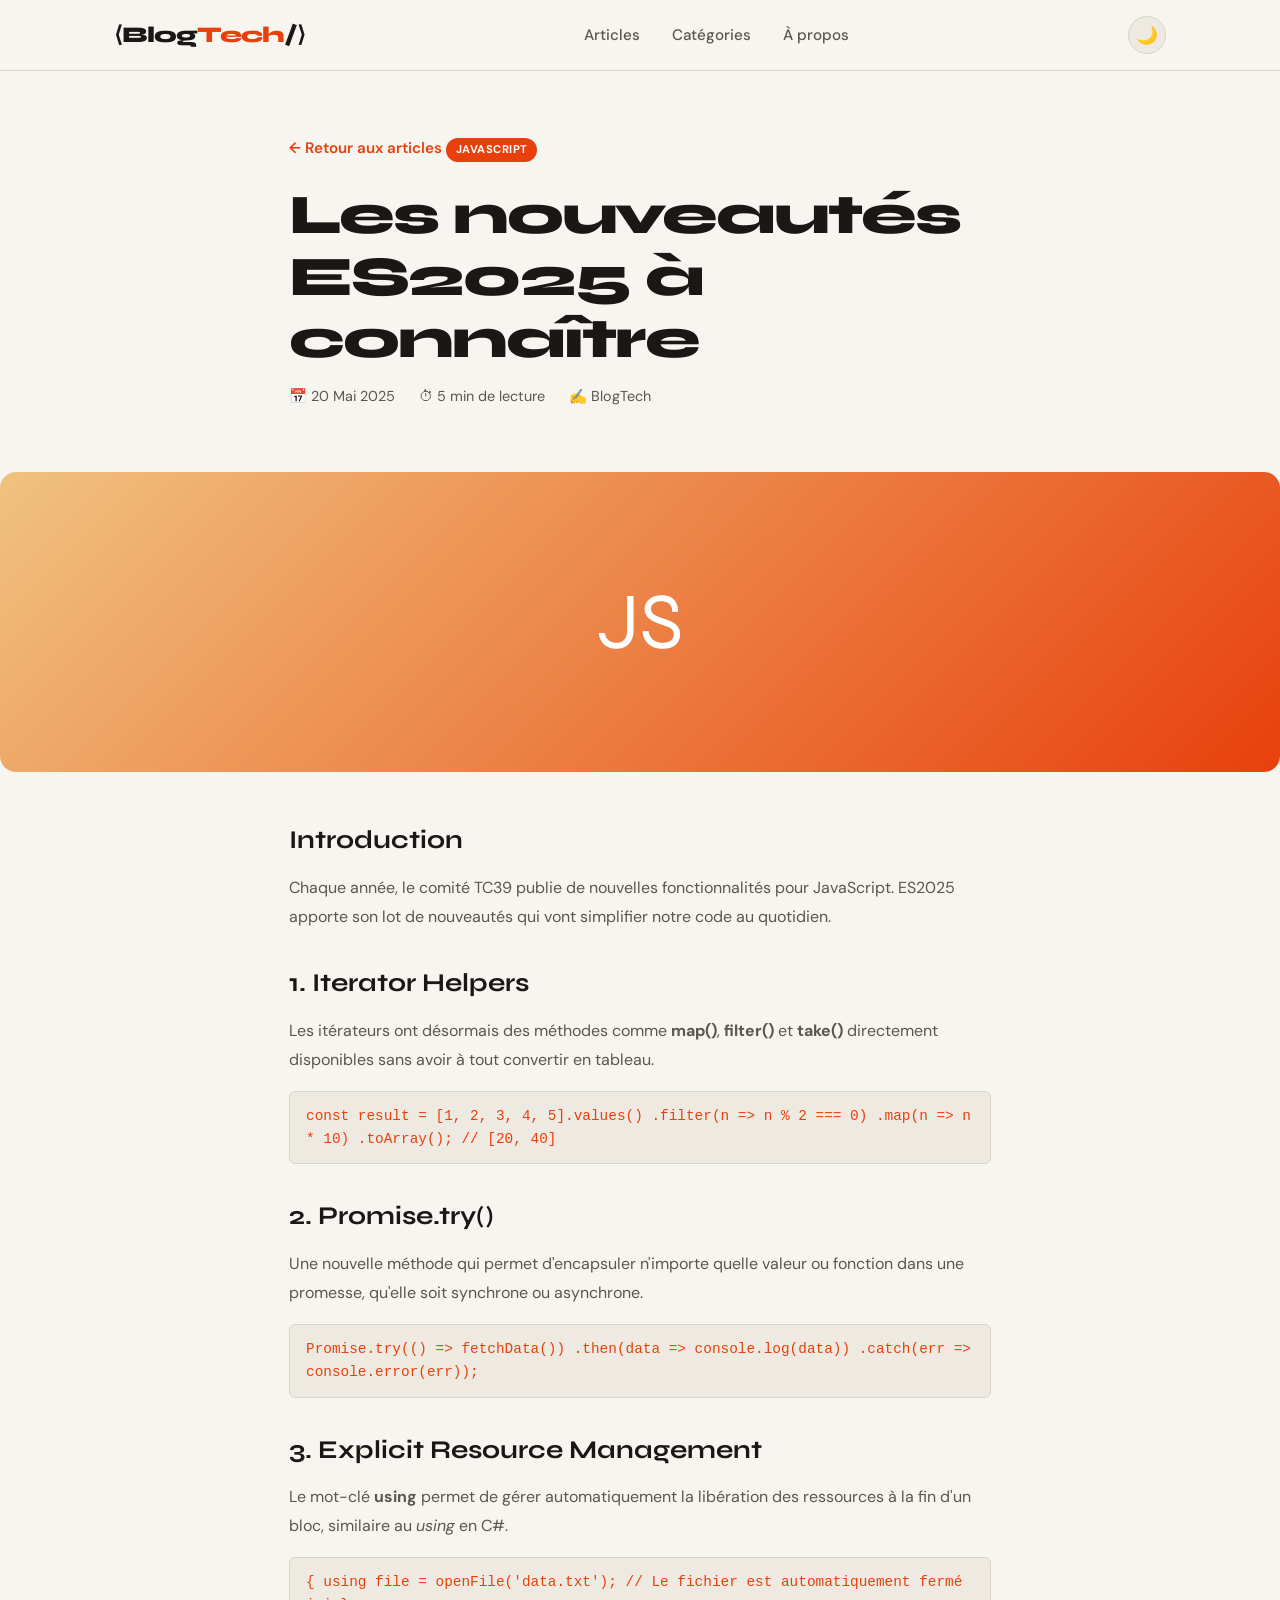
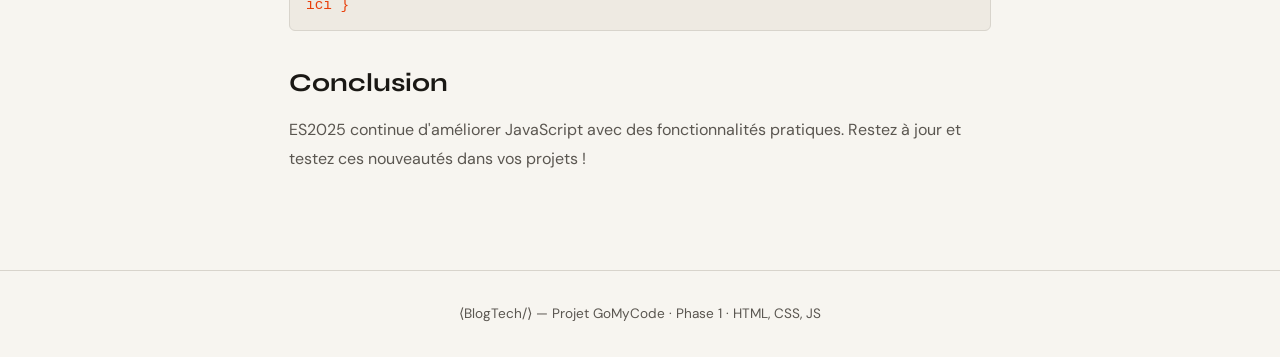
==== article.html @ 01973baa "Add files via upload" ====
<!DOCTYPE html>
<html lang="fr" data-theme="light">
<head>
  <meta charset="UTF-8"/>
  <meta name="viewport" content="width=device-width, initial-scale=1.0"/>
  <title>Les nouveautés ES2025 — BlogTech</title>
  <link rel="preconnect" href="https://fonts.googleapis.com">
  <link href="https://fonts.googleapis.com/css2?family=Syne:wght@700;800&family=DM+Sans:ital,wght@0,400;0,500;1,400&display=swap" rel="stylesheet">
  <link rel="stylesheet" href="style.css"/>
  <style>
    .article-hero {
      padding: 4rem 1.5rem 2rem;
      max-width: 750px;
      margin: 0 auto;
    }
    .article-hero .card__badge {
      position: static;
      display: inline-block;
      background: var(--accent);
      color: white;
      margin-bottom: 1rem;
    }
    .article-hero h1 {
      font-family: var(--font-head);
      font-size: clamp(2rem, 5vw, 3.5rem);
      font-weight: 800;
      letter-spacing: -2px;
      line-height: 1.1;
      margin-bottom: 1rem;
    }
    .article-hero .meta {
      color: var(--text2);
      font-size: 0.9rem;
      display: flex; gap: 1.5rem; flex-wrap: wrap;
      margin-bottom: 2rem;
    }
    .article-cover {
      width: 100%;
      height: 300px;
      background: linear-gradient(135deg, #f0c27f, #e8400c);
      border-radius: var(--radius);
      display: flex;
      align-items: center;
      justify-content: center;
      font-family: var(--font-head);
      font-size: 5rem;
      color: white;
      margin-bottom: 3rem;
    }
    .article-body {
      max-width: 750px;
      margin: 0 auto;
      padding: 0 1.5rem 5rem;
    }
    .article-body h2 {
      font-family: var(--font-head);
      font-size: 1.6rem;
      font-weight: 700;
      margin: 2rem 0 0.8rem;
    }
    .article-body p {
      color: var(--text2);
      margin-bottom: 1rem;
      line-height: 1.8;
    }
    .article-body code {
      background: var(--bg2);
      border: 1px solid var(--border);
      border-radius: 6px;
      padding: 0.8rem 1rem;
      display: block;
      font-size: 0.9rem;
      margin: 1rem 0;
      overflow-x: auto;
      font-family: monospace;
      color: var(--accent);
    }
    .back-link {
      display: inline-flex;
      align-items: center;
      gap: 0.5rem;
      color: var(--accent);
      font-weight: 600;
      margin-bottom: 1.5rem;
      font-size: 0.95rem;
    }
    .back-link:hover { gap: 1rem; }
  </style>
</head>
<body>

  <header class="header">
    <div class="header__inner">
      <a href="index.html" class="logo">⟨Blog<span>Tech</span>/⟩</a>
      <nav class="nav" id="nav">
        <a href="index.html#articles">Articles</a>
        <a href="index.html#categories">Catégories</a>
        <a href="index.html#about">À propos</a>
      </nav>
      <div class="header__actions">
        <button class="theme-toggle" id="themeToggle" aria-label="Toggle dark mode">🌙</button>
        <button class="burger" id="burger" aria-label="Menu">
          <span></span><span></span><span></span>
        </button>
      </div>
    </div>
  </header>

  <div class="article-hero">
    <a href="index.html" class="back-link">← Retour aux articles</a>
    <div class="card__badge">JavaScript</div>
    <h1>Les nouveautés ES2025 à connaître</h1>
    <div class="meta">
      <span>📅 20 Mai 2025</span>
      <span>⏱ 5 min de lecture</span>
      <span>✍️ BlogTech</span>
    </div>
  </div>

  <div class="article-cover">JS</div>

  <div class="article-body">
    <h2>Introduction</h2>
    <p>Chaque année, le comité TC39 publie de nouvelles fonctionnalités pour JavaScript. ES2025 apporte son lot de nouveautés qui vont simplifier notre code au quotidien.</p>

    <h2>1. Iterator Helpers</h2>
    <p>Les itérateurs ont désormais des méthodes comme <strong>map()</strong>, <strong>filter()</strong> et <strong>take()</strong> directement disponibles sans avoir à tout convertir en tableau.</p>
    <code>
const result = [1, 2, 3, 4, 5].values()
  .filter(n => n % 2 === 0)
  .map(n => n * 10)
  .toArray(); // [20, 40]
    </code>

    <h2>2. Promise.try()</h2>
    <p>Une nouvelle méthode qui permet d'encapsuler n'importe quelle valeur ou fonction dans une promesse, qu'elle soit synchrone ou asynchrone.</p>
    <code>
Promise.try(() => fetchData())
  .then(data => console.log(data))
  .catch(err => console.error(err));
    </code>

    <h2>3. Explicit Resource Management</h2>
    <p>Le mot-clé <strong>using</strong> permet de gérer automatiquement la libération des ressources à la fin d'un bloc, similaire au <em>using</em> en C#.</p>
    <code>
{
  using file = openFile('data.txt');
  // Le fichier est automatiquement fermé ici
}
    </code>

    <h2>Conclusion</h2>
    <p>ES2025 continue d'améliorer JavaScript avec des fonctionnalités pratiques. Restez à jour et testez ces nouveautés dans vos projets !</p>
  </div>

  <footer class="footer">
    <p>⟨BlogTech/⟩ — Projet GoMyCode · Phase 1 · HTML, CSS, JS</p>
  </footer>

  <script src="script.js"></script>
</body>
</html>
---- style.css ----
/* ===== CSS VARIABLES ===== */
:root {
  --bg: #f7f5f0;
  --bg2: #eeeae2;
  --surface: #ffffff;
  --text: #1a1814;
  --text2: #5a5650;
  --accent: #e8400c;
  --accent2: #f0c27f;
  --border: #d8d4cc;
  --shadow: rgba(0,0,0,0.08);
  --radius: 16px;
  --font-head: 'Syne', sans-serif;
  --font-body: 'DM Sans', sans-serif;
}

[data-theme="dark"] {
  --bg: #0f0e0c;
  --bg2: #1a1916;
  --surface: #232220;
  --text: #f0ece4;
  --text2: #9a9690;
  --border: #333230;
  --shadow: rgba(0,0,0,0.3);
}

/* ===== RESET ===== */
*, *::before, *::after { box-sizing: border-box; margin: 0; padding: 0; }
html { scroll-behavior: smooth; }

body {
  font-family: var(--font-body);
  background: var(--bg);
  color: var(--text);
  transition: background 0.3s, color 0.3s;
  line-height: 1.6;
}

a { text-decoration: none; color: inherit; }
img { max-width: 100%; }

.container {
  max-width: 1100px;
  margin: 0 auto;
  padding: 0 1.5rem;
}

/* ===== HEADER ===== */
.header {
  position: sticky;
  top: 0;
  z-index: 100;
  background: var(--bg);
  border-bottom: 1px solid var(--border);
  backdrop-filter: blur(10px);
}

.header__inner {
  max-width: 1100px;
  margin: 0 auto;
  padding: 1rem 1.5rem;
  display: flex;
  align-items: center;
  justify-content: space-between;
  gap: 1rem;
}

.logo {
  font-family: var(--font-head);
  font-size: 1.4rem;
  font-weight: 800;
  letter-spacing: -1px;
}
.logo span { color: var(--accent); }

.nav {
  display: flex;
  gap: 2rem;
}

.nav a {
  font-size: 0.95rem;
  font-weight: 500;
  color: var(--text2);
  transition: color 0.2s;
  position: relative;
}

.nav a::after {
  content: '';
  position: absolute;
  bottom: -2px; left: 0;
  width: 0; height: 2px;
  background: var(--accent);
  transition: width 0.2s;
}

.nav a:hover { color: var(--text); }
.nav a:hover::after { width: 100%; }

.header__actions { display: flex; gap: 0.5rem; align-items: center; }

.theme-toggle {
  background: var(--bg2);
  border: 1px solid var(--border);
  border-radius: 50%;
  width: 38px; height: 38px;
  font-size: 1.1rem;
  cursor: pointer;
  transition: transform 0.2s;
}
.theme-toggle:hover { transform: rotate(20deg); }

.burger {
  display: none;
  flex-direction: column;
  gap: 5px;
  background: none;
  border: none;
  cursor: pointer;
  padding: 4px;
}
.burger span {
  display: block;
  width: 24px; height: 2px;
  background: var(--text);
  border-radius: 2px;
  transition: 0.3s;
}

/* ===== HERO ===== */
.hero {
  padding: 5rem 1.5rem 4rem;
  max-width: 1100px;
  margin: 0 auto;
}

.hero__tag {
  display: inline-block;
  background: var(--accent2);
  color: #1a1814;
  font-size: 0.8rem;
  font-weight: 500;
  padding: 0.3rem 0.9rem;
  border-radius: 999px;
  margin-bottom: 1.5rem;
  letter-spacing: 0.5px;
}

.hero__title {
  font-family: var(--font-head);
  font-size: clamp(3rem, 8vw, 6rem);
  font-weight: 800;
  line-height: 1.05;
  letter-spacing: -3px;
  margin-bottom: 1.2rem;
  animation: fadeUp 0.6s ease both;
}

.hero__title em {
  color: var(--accent);
  font-style: italic;
}

.hero__sub {
  font-size: 1.1rem;
  color: var(--text2);
  max-width: 500px;
  margin-bottom: 2.5rem;
  animation: fadeUp 0.6s 0.1s ease both;
}

/* ===== SEARCH ===== */
.search-bar {
  display: flex;
  align-items: center;
  background: var(--surface);
  border: 2px solid var(--border);
  border-radius: 999px;
  padding: 0.5rem 1rem;
  max-width: 480px;
  gap: 0.5rem;
  transition: border-color 0.2s;
  animation: fadeUp 0.6s 0.2s ease both;
}

.search-bar:focus-within { border-color: var(--accent); }

.search-icon { font-size: 1.2rem; color: var(--text2); }

.search-bar input {
  flex: 1;
  border: none;
  background: none;
  outline: none;
  font-size: 1rem;
  font-family: var(--font-body);
  color: var(--text);
}

.search-bar button {
  background: none;
  border: none;
  cursor: pointer;
  color: var(--text2);
  font-size: 0.9rem;
  transition: color 0.2s;
}
.search-bar button:hover { color: var(--accent); }

/* ===== CATEGORIES / FILTERS ===== */
.categories {
  padding: 0 0 2rem;
}

.filters {
  display: flex;
  gap: 0.6rem;
  flex-wrap: wrap;
  padding: 0 1.5rem;
  max-width: 1100px;
  margin: 0 auto;
}

.filter-btn {
  background: var(--surface);
  border: 1.5px solid var(--border);
  border-radius: 999px;
  padding: 0.4rem 1.1rem;
  font-size: 0.9rem;
  font-family: var(--font-body);
  font-weight: 500;
  cursor: pointer;
  color: var(--text2);
  transition: all 0.2s;
}

.filter-btn:hover,
.filter-btn.active {
  background: var(--accent);
  border-color: var(--accent);
  color: white;
}

/* ===== ARTICLES GRID ===== */
.articles-grid {
  display: grid;
  grid-template-columns: repeat(auto-fill, minmax(300px, 1fr));
  gap: 1.5rem;
  padding: 0 0 4rem;
}

/* ===== CARD ===== */
.card {
  background: var(--surface);
  border: 1.5px solid var(--border);
  border-radius: var(--radius);
  overflow: hidden;
  transition: transform 0.25s, box-shadow 0.25s;
  animation: fadeUp 0.5s ease both;
}

.card:hover {
  transform: translateY(-6px);
  box-shadow: 0 20px 40px var(--shadow);
}

.card.featured {
  grid-column: span 1;
  border-color: var(--accent);
}

.card__badge {
  position: absolute;
  top: 0.8rem; left: 0.8rem;
  background: rgba(0,0,0,0.5);
  color: white;
  font-size: 0.7rem;
  font-weight: 700;
  padding: 0.2rem 0.6rem;
  border-radius: 999px;
  letter-spacing: 0.5px;
  text-transform: uppercase;
}

.card__img {
  position: relative;
  height: 140px;
  display: flex;
  align-items: center;
  justify-content: center;
  font-family: var(--font-head);
  font-size: 2.5rem;
  font-weight: 800;
  color: rgba(0,0,0,0.2);
}

.card__body {
  padding: 1.2rem;
}

.card__title {
  font-family: var(--font-head);
  font-size: 1.1rem;
  font-weight: 700;
  margin-bottom: 0.5rem;
  line-height: 1.3;
}

.card__desc {
  font-size: 0.9rem;
  color: var(--text2);
  margin-bottom: 1rem;
  line-height: 1.5;
}

.card__meta {
  display: flex;
  gap: 1rem;
  font-size: 0.8rem;
  color: var(--text2);
  margin-bottom: 1rem;
}

.card__link {
  display: inline-block;
  color: var(--accent);
  font-weight: 600;
  font-size: 0.9rem;
  transition: gap 0.2s;
}
.card__link:hover { letter-spacing: 0.5px; }

.no-results {
  text-align: center;
  padding: 3rem;
  color: var(--text2);
  font-size: 1.1rem;
}

/* ===== ABOUT ===== */
.about {
  background: var(--bg2);
  border-top: 1px solid var(--border);
  border-bottom: 1px solid var(--border);
  padding: 4rem 1.5rem;
}

.about__inner {
  display: flex;
  gap: 3rem;
  align-items: center;
  flex-wrap: wrap;
}

.about__text h2 {
  font-family: var(--font-head);
  font-size: 2rem;
  font-weight: 800;
  margin-bottom: 0.8rem;
}

.about__text p {
  color: var(--text2);
  max-width: 400px;
}

.about__stats {
  display: flex;
  gap: 2rem;
  flex-wrap: wrap;
}

.stat {
  text-align: center;
}

.stat span {
  display: block;
  font-family: var(--font-head);
  font-size: 2.5rem;
  font-weight: 800;
  color: var(--accent);
}

.stat {
  font-size: 0.9rem;
  color: var(--text2);
  font-weight: 500;
}

/* ===== FOOTER ===== */
.footer {
  text-align: center;
  padding: 2rem 1.5rem;
  font-size: 0.85rem;
  color: var(--text2);
  border-top: 1px solid var(--border);
}

/* ===== ANIMATIONS ===== */
@keyframes fadeUp {
  from { opacity: 0; transform: translateY(20px); }
  to   { opacity: 1; transform: translateY(0); }
}

/* ===== RESPONSIVE ===== */
@media (max-width: 768px) {
  .nav {
    display: none;
    position: fixed;
    top: 65px; left: 0; right: 0;
    background: var(--bg);
    border-bottom: 1px solid var(--border);
    flex-direction: column;
    padding: 1.5rem;
    gap: 1.2rem;
    z-index: 99;
  }

  .nav.open { display: flex; }

  .burger { display: flex; }

  .hero__title { letter-spacing: -2px; }

  .articles-grid { grid-template-columns: 1fr; }

  .about__inner { flex-direction: column; gap: 2rem; }
}
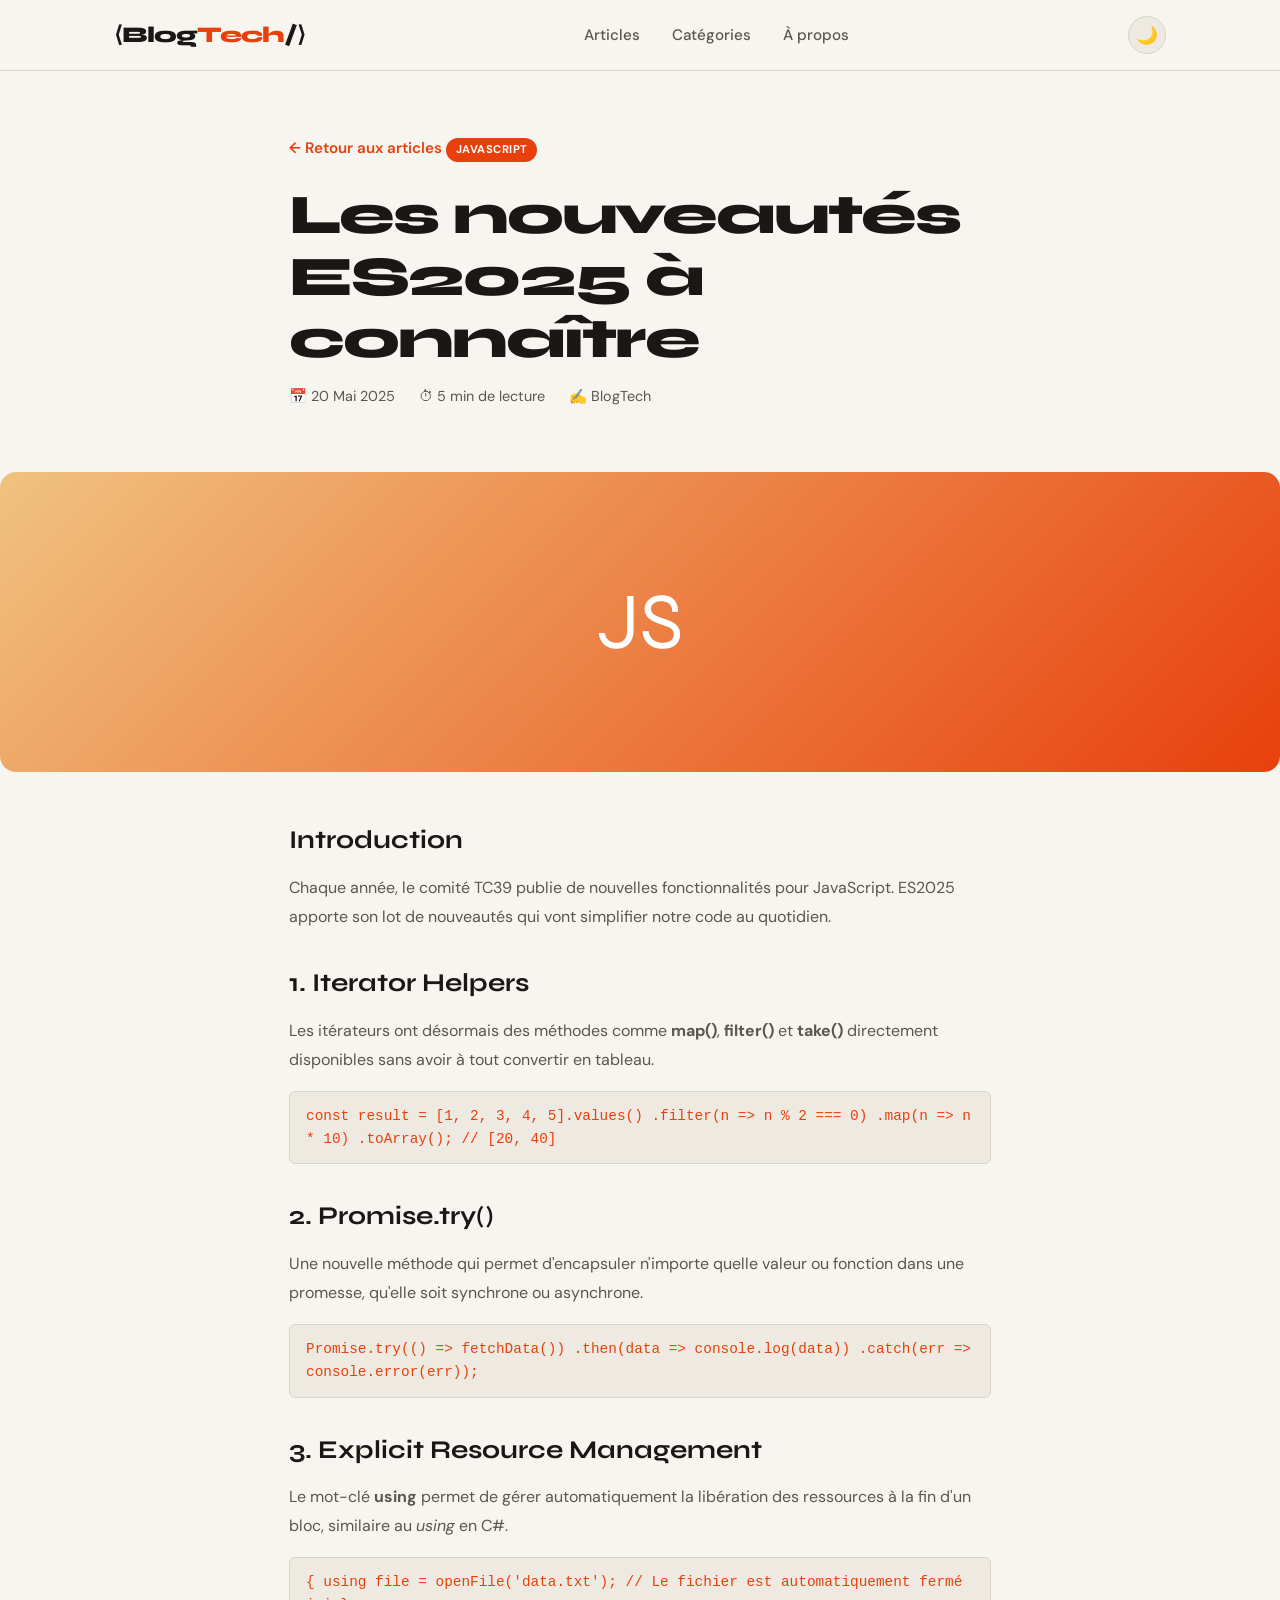
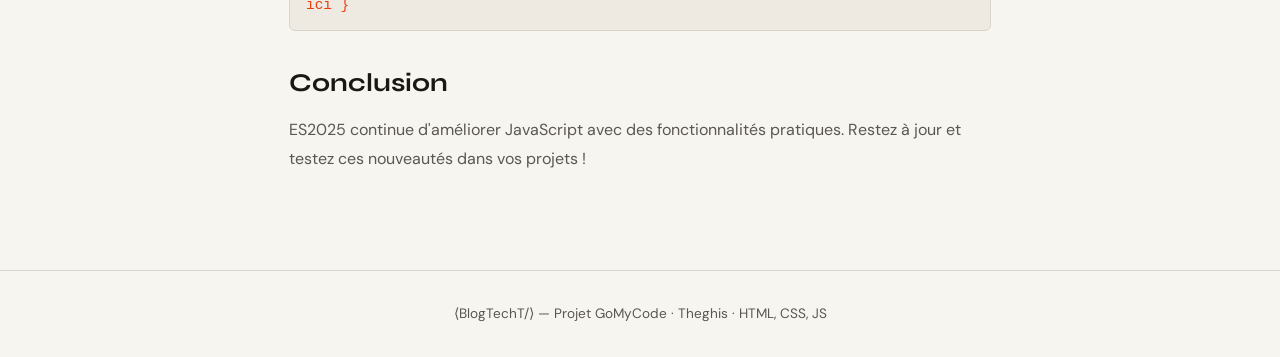
==== commit 5da954b0: "Fix title and footer in article.html" ====
--- a/article.html
+++ b/article.html
@@ -3,7 +3,7 @@
 <head>
   <meta charset="UTF-8"/>
   <meta name="viewport" content="width=device-width, initial-scale=1.0"/>
-  <title>Les nouveautés ES2025 — BlogTech</title>
+  <title>Les nouveautés ES2025 — BlogTech T</title>
   <link rel="preconnect" href="https://fonts.googleapis.com">
   <link href="https://fonts.googleapis.com/css2?family=Syne:wght@700;800&family=DM+Sans:ital,wght@0,400;0,500;1,400&display=swap" rel="stylesheet">
   <link rel="stylesheet" href="style.css"/>
@@ -154,9 +154,9 @@
   </div>
 
   <footer class="footer">
-    <p>⟨BlogTech/⟩ — Projet GoMyCode · Phase 1 · HTML, CSS, JS</p>
+    <p>⟨BlogTechT/⟩ — Projet GoMyCode · Theghis · HTML, CSS, JS</p>
   </footer>
 
   <script src="script.js"></script>
 </body>
-</html>+</html>
